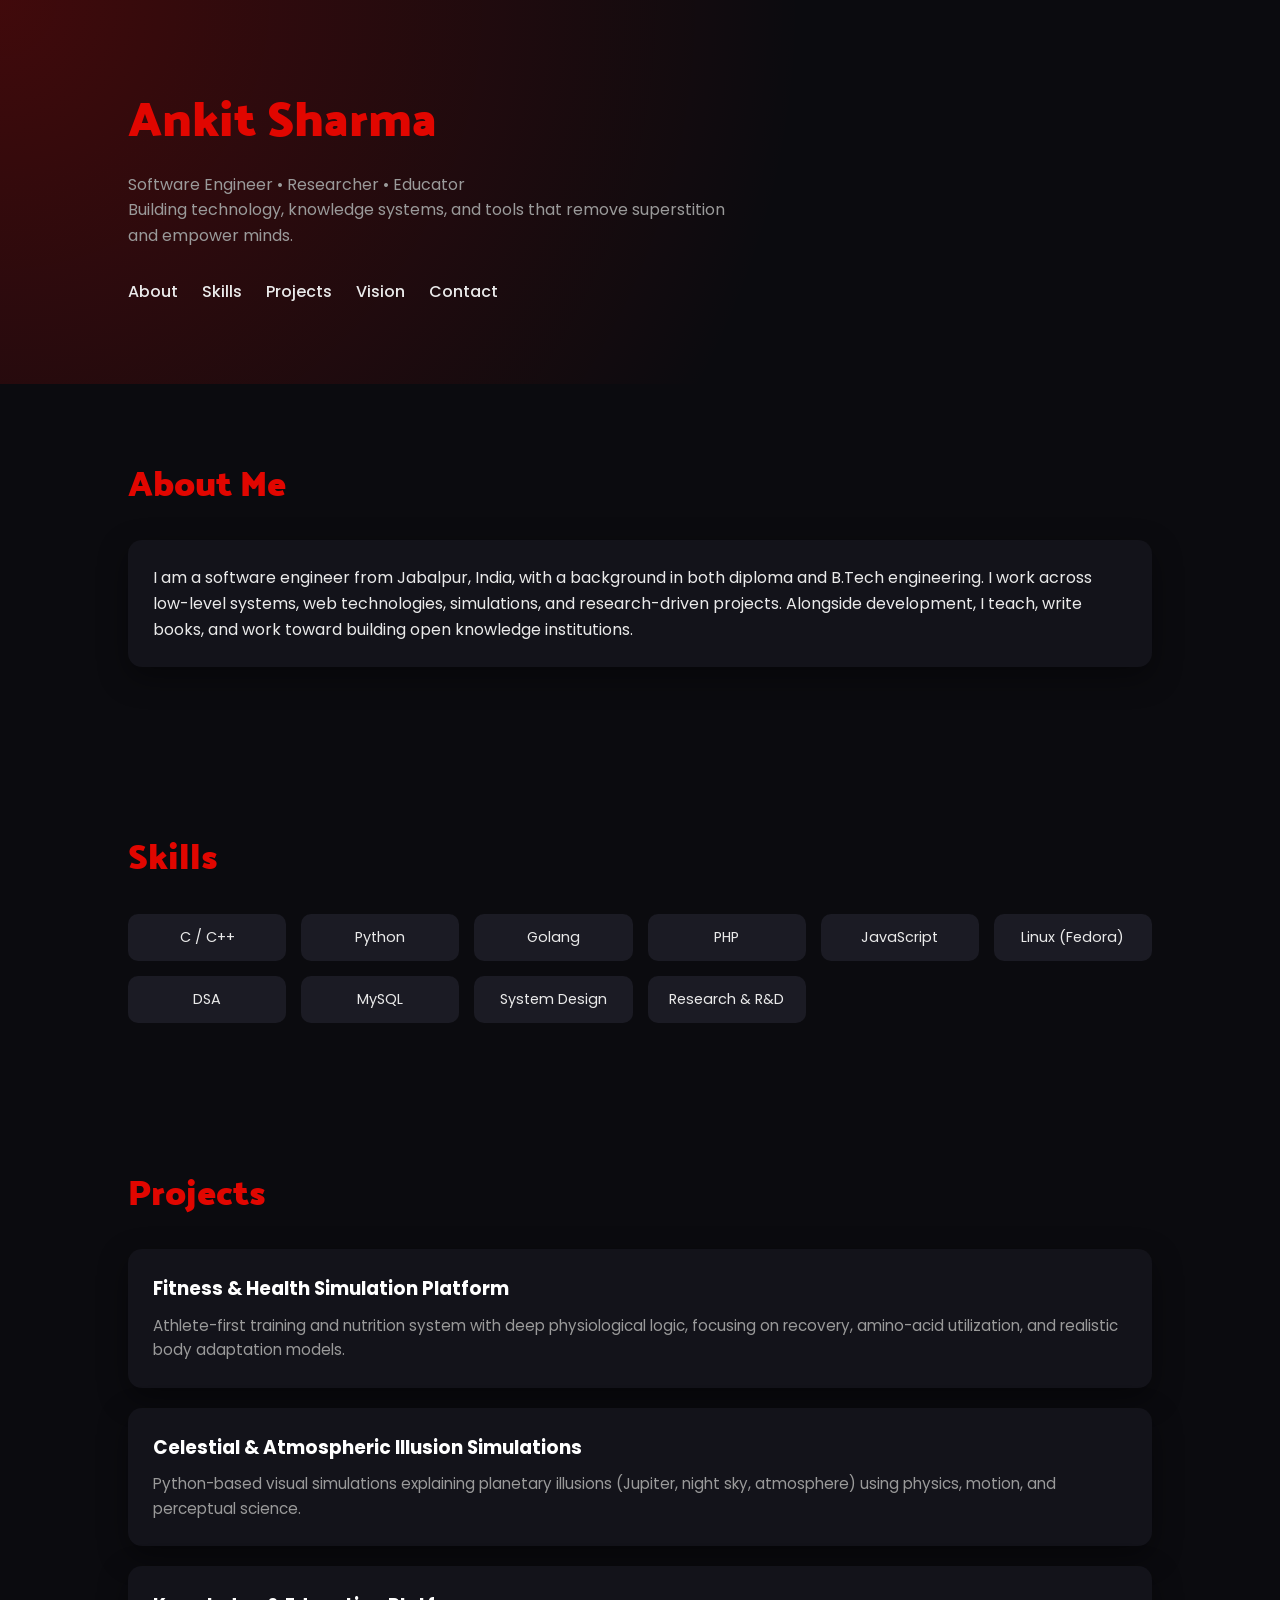
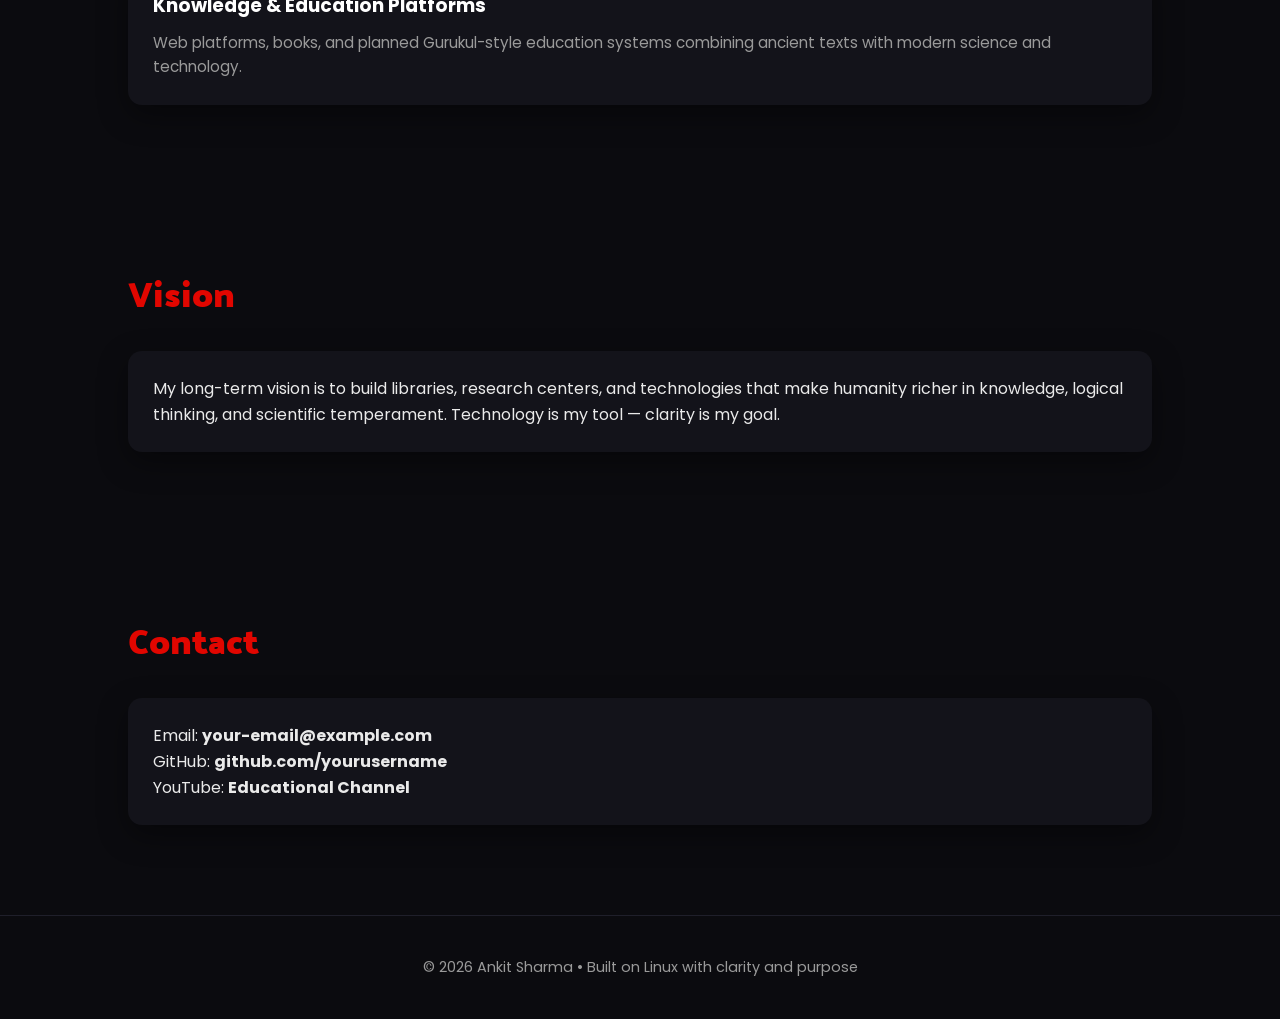
==== index.html @ 07de9c83 "Portfolio V0.0" ====
<!DOCTYPE html>
<html lang="en">
<head>
  <meta charset="UTF-8" />
  <meta name="viewport" content="width=device-width, initial-scale=1.0" />
  <title>Ankit Sharma | Software Engineer & Researcher</title>

  <!-- Google Fonts -->
  <link href="https://fonts.googleapis.com/css2?family=Poppins:wght@300;400;600;700&family=Palanquin+Dark:wght@400;600;700&display=swap" rel="stylesheet">

  <style>
    :root {
      --bg: #0b0b0f;
      --card: #13131a;
      --red: #e10600;
      --text: #eaeaea;
      --muted: #9a9a9a;
    }

    * { box-sizing: border-box; margin: 0; padding: 0; }

    body {
      font-family: 'Poppins', sans-serif;
      background: var(--bg);
      color: var(--text);
      line-height: 1.6;
    }

    header {
      padding: 80px 10%;
      background: radial-gradient(circle at top left, rgba(225,6,0,0.25), transparent 60%);
    }

    header h1 {
      font-family: 'Palanquin Dark', sans-serif;
      font-size: 3rem;
      color: var(--red);
    }

    header p {
      max-width: 600px;
      margin-top: 15px;
      color: var(--muted);
    }

    nav {
      margin-top: 30px;
    }

    nav a {
      color: var(--text);
      margin-right: 20px;
      text-decoration: none;
      font-weight: 500;
      position: relative;
    }

    nav a::after {
      content: '';
      position: absolute;
      width: 0;
      height: 2px;
      background: var(--red);
      bottom: -4px;
      left: 0;
      transition: width 0.3s;
    }

    nav a:hover::after { width: 100%; }

    section {
      padding: 70px 10%;
    }

    h2 {
      font-family: 'Palanquin Dark', sans-serif;
      font-size: 2.2rem;
      margin-bottom: 30px;
      color: var(--red);
    }

    .card {
      background: var(--card);
      border-radius: 14px;
      padding: 25px;
      margin-bottom: 20px;
      box-shadow: 0 10px 30px rgba(0,0,0,0.4);
    }

    .skills {
      display: grid;
      grid-template-columns: repeat(auto-fit, minmax(150px, 1fr));
      gap: 15px;
    }

    .skill {
      background: #1b1b24;
      padding: 12px;
      border-radius: 10px;
      text-align: center;
      font-size: 0.9rem;
    }

    .projects .card h3 {
      color: #fff;
      margin-bottom: 10px;
    }

    .projects .card p {
      color: var(--muted);
      font-size: 0.95rem;
    }

    footer {
      padding: 40px 10%;
      text-align: center;
      color: var(--muted);
      font-size: 0.9rem;
      border-top: 1px solid #1f1f2a;
    }

    @media (max-width: 768px) {
      header h1 { font-size: 2.3rem; }
      h2 { font-size: 1.8rem; }
    }
  </style>
</head>
<body>

  <header>
    <h1>Ankit Sharma</h1>
    <p>
      Software Engineer • Researcher • Educator
      <br>
      Building technology, knowledge systems, and tools that remove superstition and empower minds.
    </p>

    <nav>
      <a href="#about">About</a>
      <a href="#skills">Skills</a>
      <a href="#projects">Projects</a>
      <a href="#vision">Vision</a>
      <a href="#contact">Contact</a>
    </nav>
  </header>

  <section id="about">
    <h2>About Me</h2>
    <div class="card">
      <p>
        I am a software engineer from Jabalpur, India, with a background in both diploma and B.Tech engineering.
        I work across low-level systems, web technologies, simulations, and research-driven projects.
        Alongside development, I teach, write books, and work toward building open knowledge institutions.
      </p>
    </div>
  </section>

  <section id="skills">
    <h2>Skills</h2>
    <div class="skills">
      <div class="skill">C / C++</div>
      <div class="skill">Python</div>
      <div class="skill">Golang</div>
      <div class="skill">PHP</div>
      <div class="skill">JavaScript</div>
      <div class="skill">Linux (Fedora)</div>
      <div class="skill">DSA</div>
      <div class="skill">MySQL</div>
      <div class="skill">System Design</div>
      <div class="skill">Research & R&D</div>
    </div>
  </section>

  <section id="projects" class="projects">
    <h2>Projects</h2>

    <div class="card">
      <h3>Fitness & Health Simulation Platform</h3>
      <p>
        Athlete-first training and nutrition system with deep physiological logic,
        focusing on recovery, amino-acid utilization, and realistic body adaptation models.
      </p>
    </div>

    <div class="card">
      <h3>Celestial & Atmospheric Illusion Simulations</h3>
      <p>
        Python-based visual simulations explaining planetary illusions (Jupiter, night sky, atmosphere)
        using physics, motion, and perceptual science.
      </p>
    </div>

    <div class="card">
      <h3>Knowledge & Education Platforms</h3>
      <p>
        Web platforms, books, and planned Gurukul-style education systems
        combining ancient texts with modern science and technology.
      </p>
    </div>
  </section>

  <section id="vision">
    <h2>Vision</h2>
    <div class="card">
      <p>
        My long-term vision is to build libraries, research centers, and technologies
        that make humanity richer in knowledge, logical thinking, and scientific temperament.
        Technology is my tool — clarity is my goal.
      </p>
    </div>
  </section>

  <section id="contact">
    <h2>Contact</h2>
    <div class="card">
      <p>Email: <strong>your-email@example.com</strong></p>
      <p>GitHub: <strong>github.com/yourusername</strong></p>
      <p>YouTube: <strong>Educational Channel</strong></p>
    </div>
  </section>

  <footer>
    © 2026 Ankit Sharma • Built on Linux with clarity and purpose
  </footer>

</body>
</html>
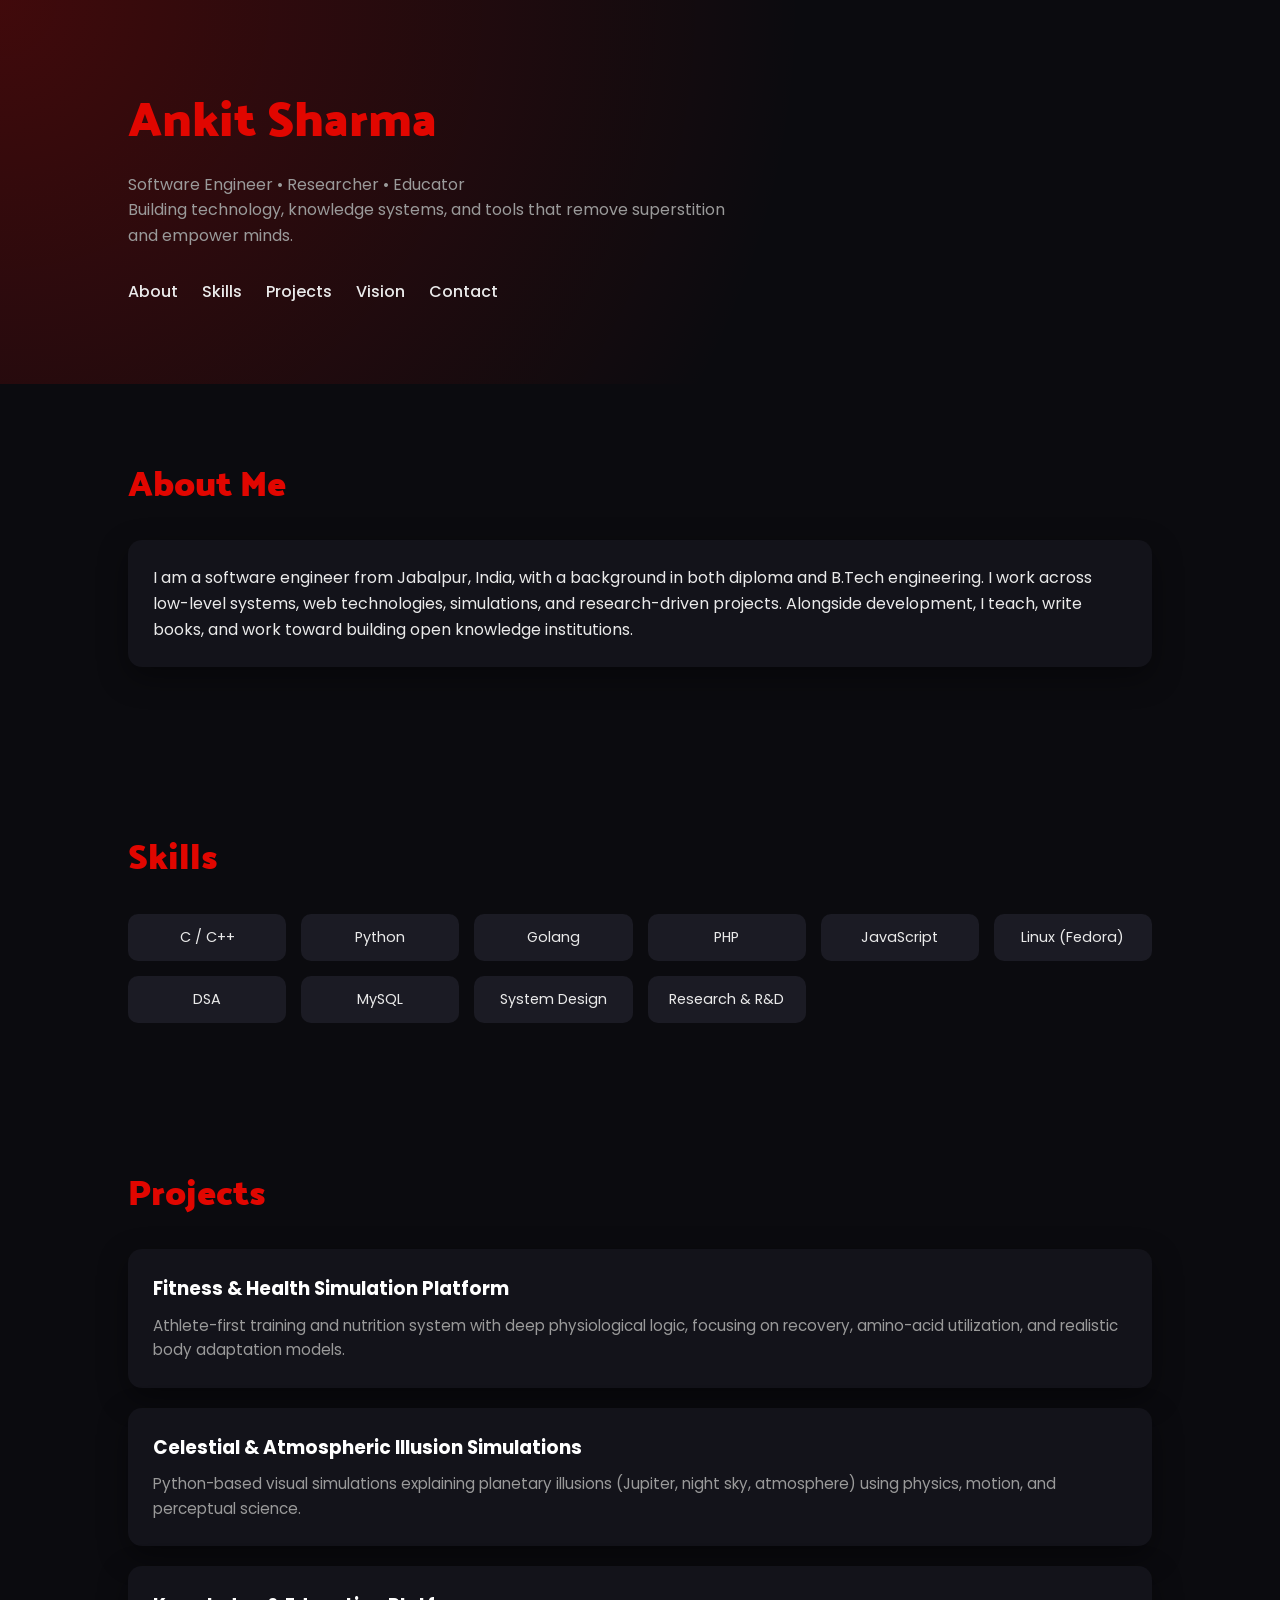
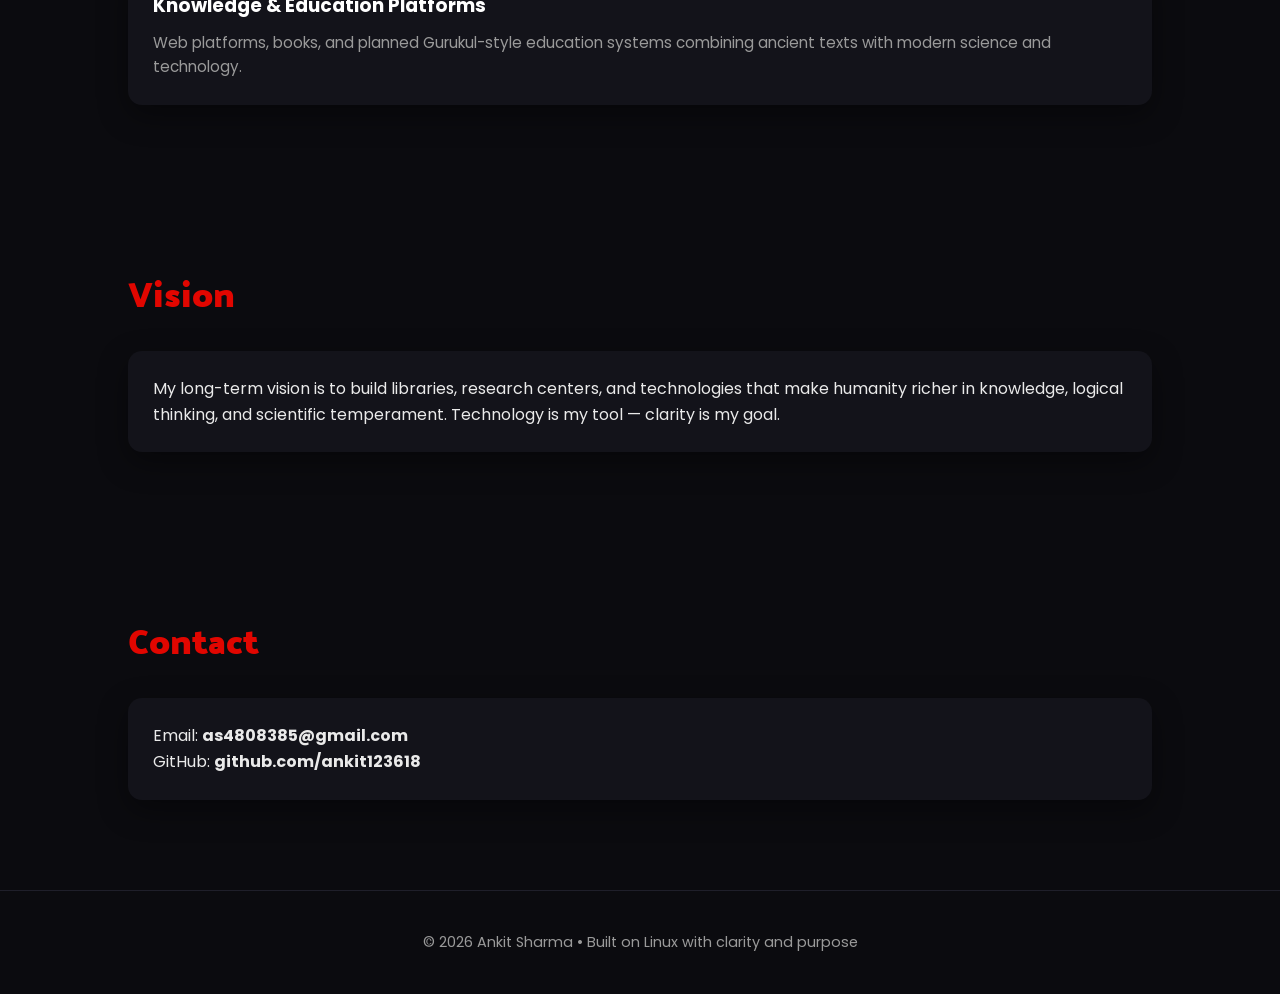
==== commit b2b0e019: "just securing static version" ====
--- a/index.html
+++ b/index.html
@@ -213,9 +213,9 @@
   <section id="contact">
     <h2>Contact</h2>
     <div class="card">
-      <p>Email: <strong>your-email@example.com</strong></p>
-      <p>GitHub: <strong>github.com/yourusername</strong></p>
-      <p>YouTube: <strong>Educational Channel</strong></p>
+      <p>Email: <strong>as4808385@gmail.com</strong></p>
+      <p>GitHub: <strong>github.com/ankit123618</strong></p>
+      <!-- <p>YouTube: <strong>@ankitbhai123618</strong></p> -->
     </div>
   </section>
 
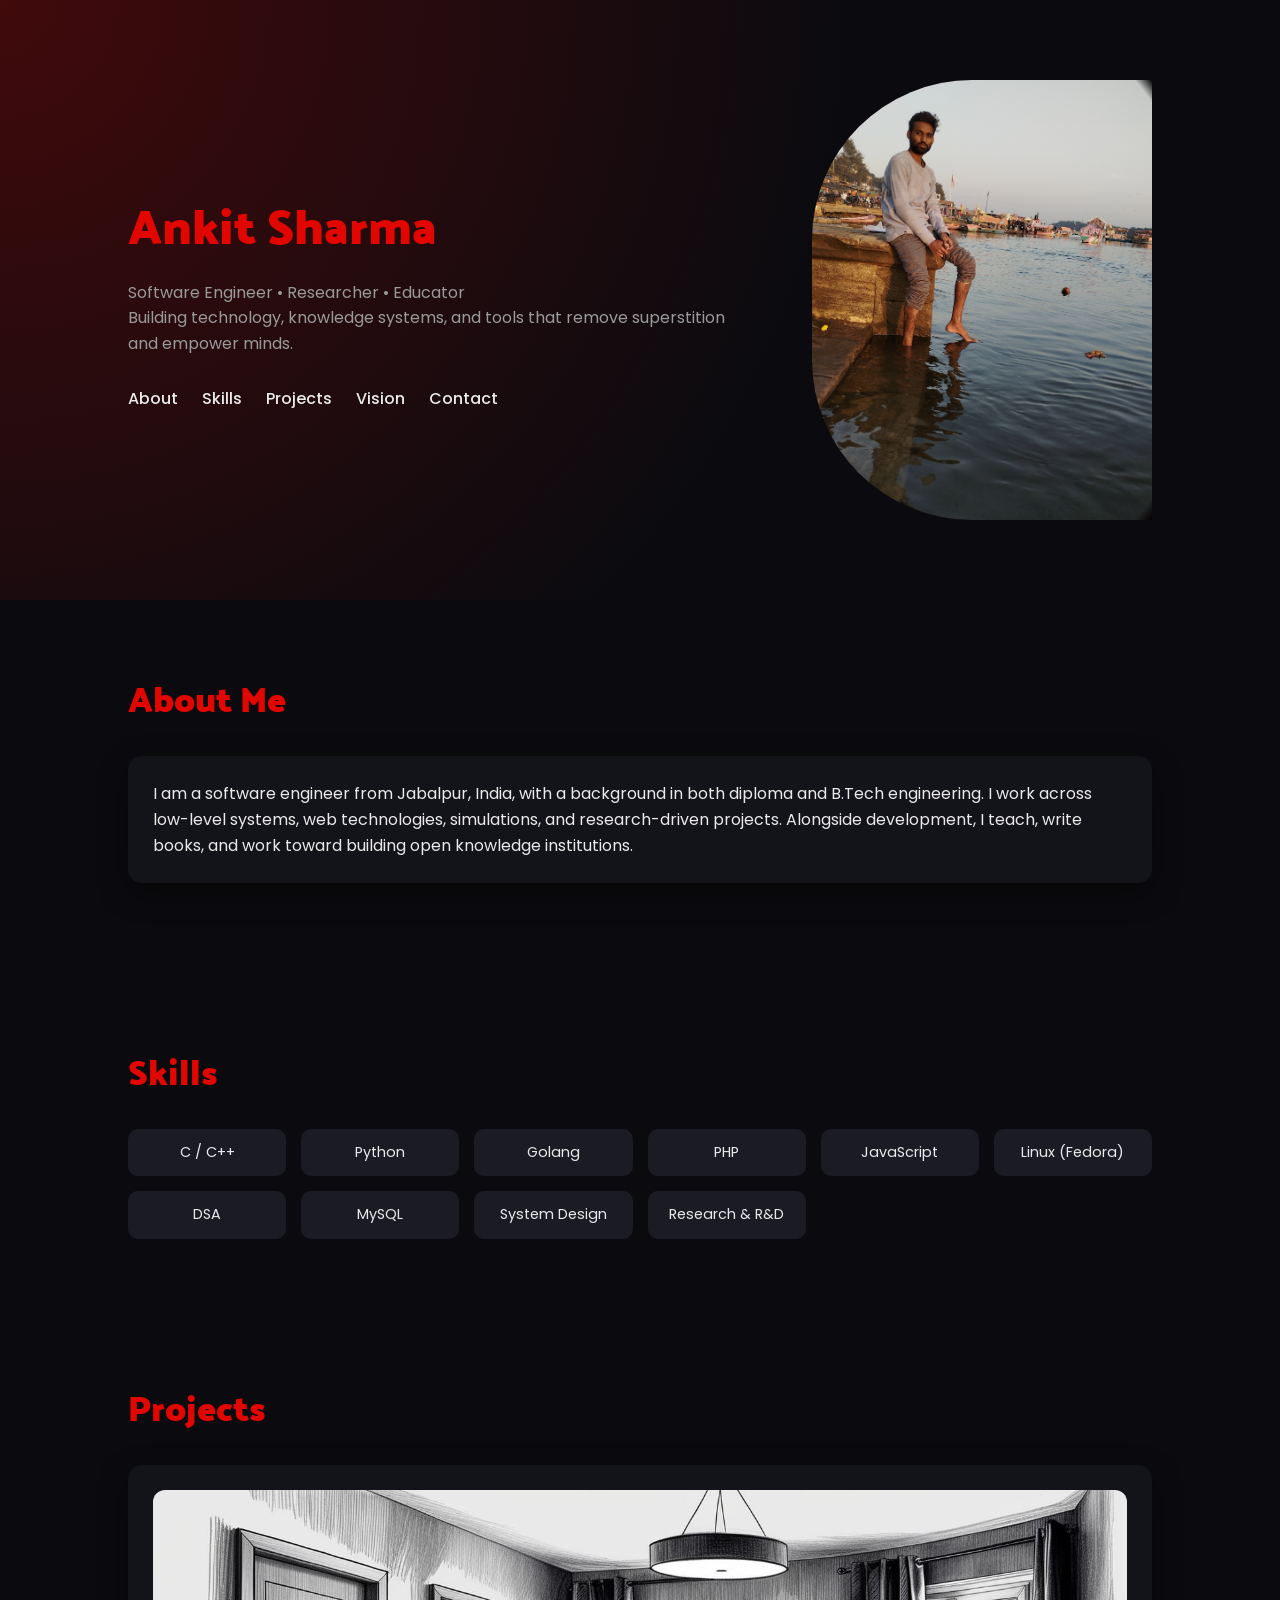
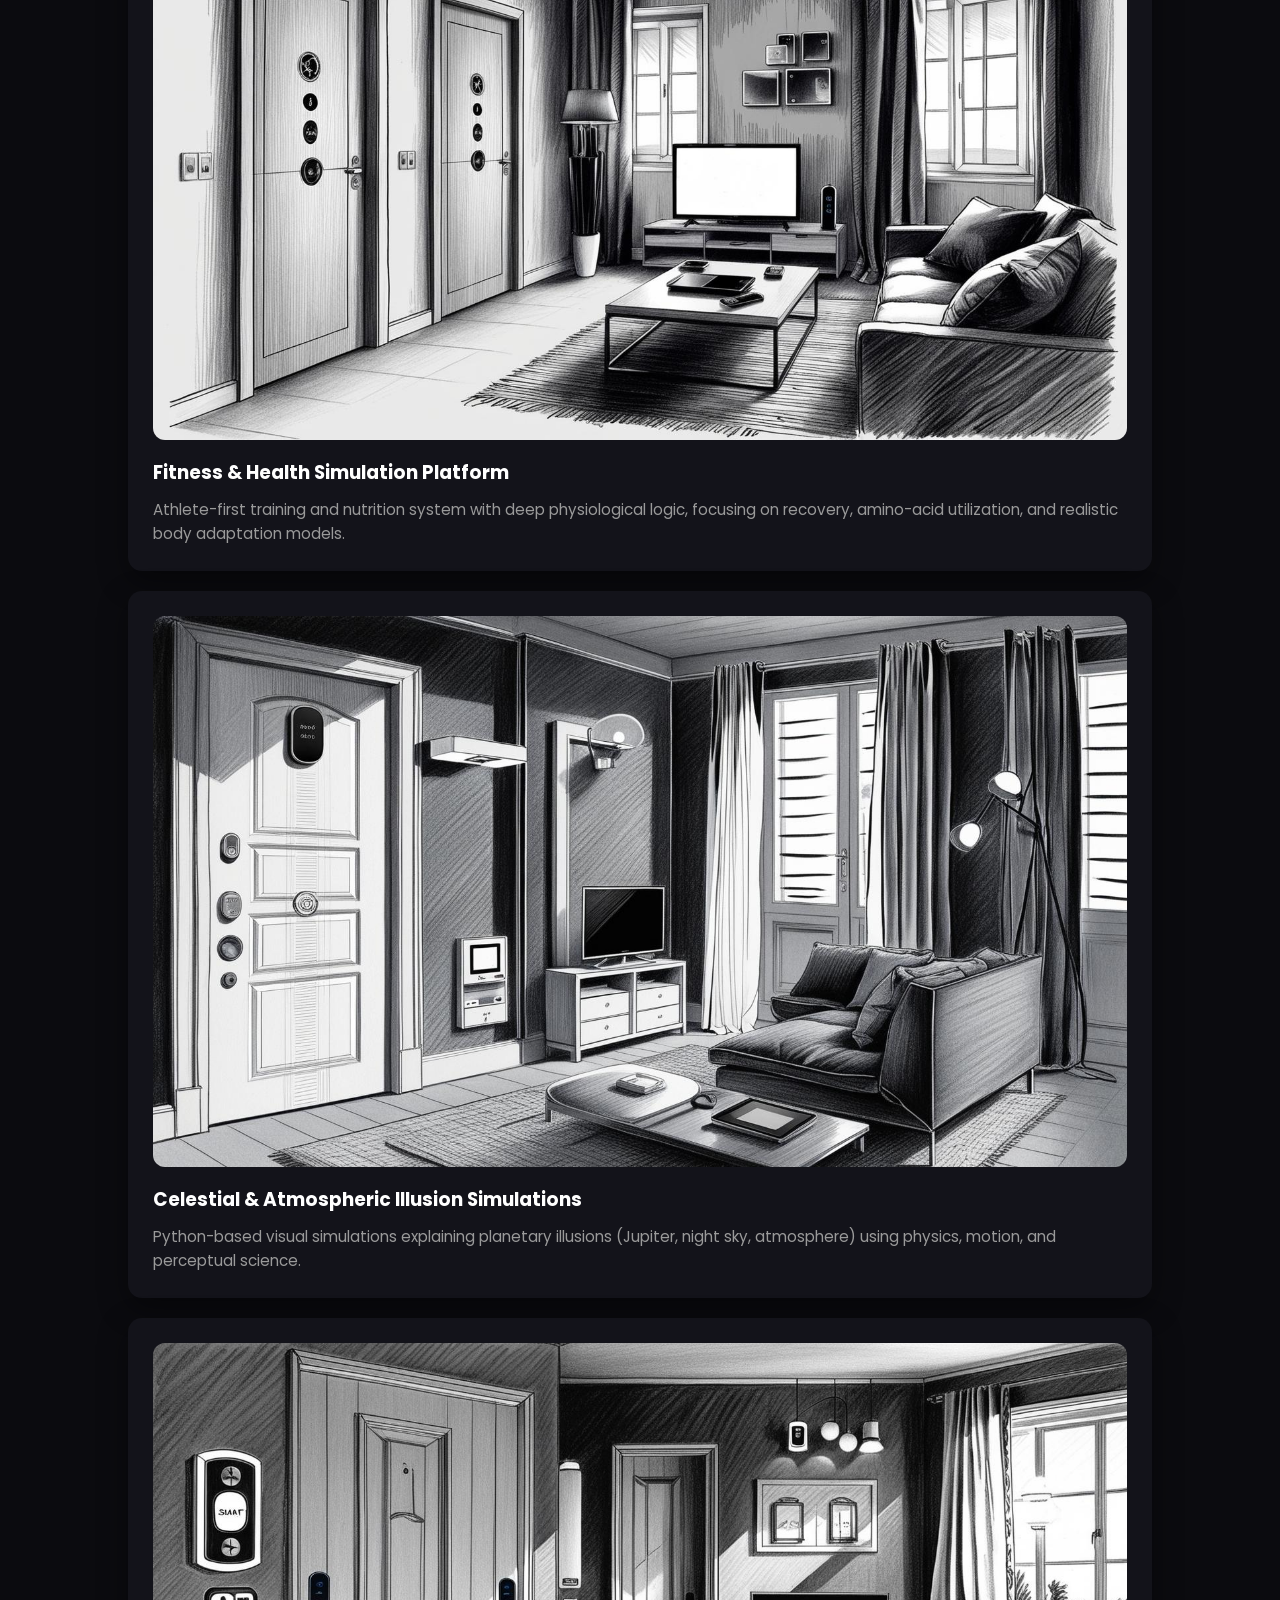
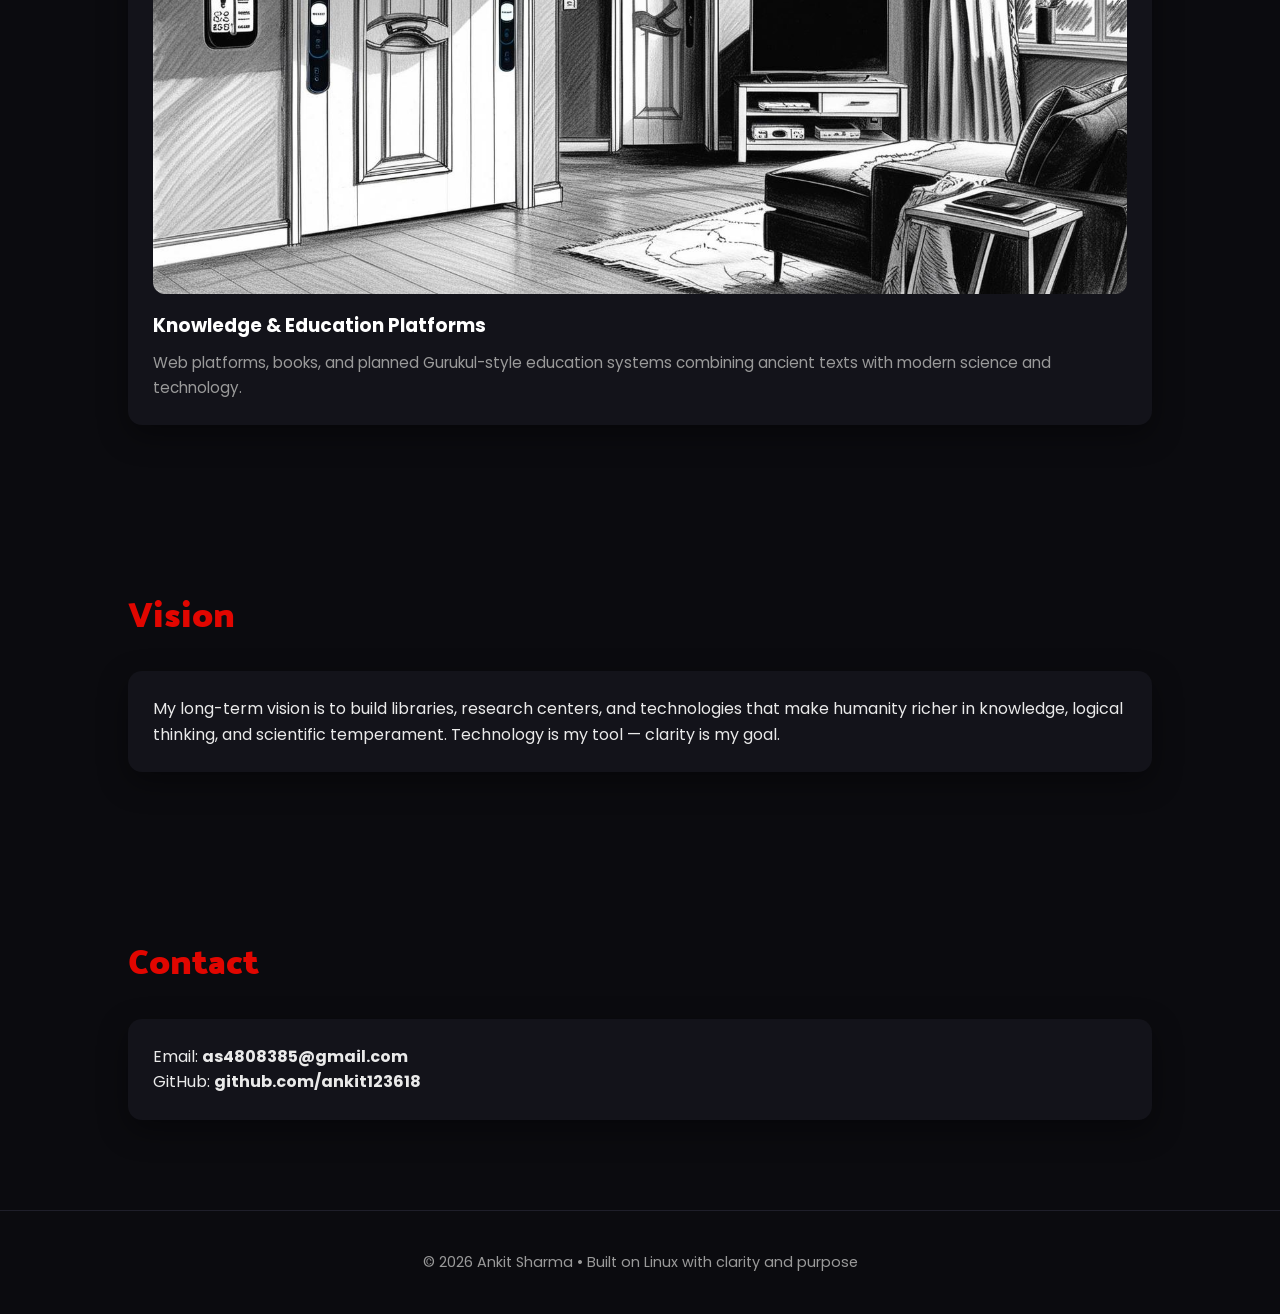
==== commit 01ac99c3: "V1.1 -> included photos" ====
--- a/index.html
+++ b/index.html
@@ -1,12 +1,15 @@
 <!DOCTYPE html>
 <html lang="en">
+
 <head>
   <meta charset="UTF-8" />
   <meta name="viewport" content="width=device-width, initial-scale=1.0" />
   <title>Ankit Sharma | Software Engineer & Researcher</title>
 
   <!-- Google Fonts -->
-  <link href="https://fonts.googleapis.com/css2?family=Poppins:wght@300;400;600;700&family=Palanquin+Dark:wght@400;600;700&display=swap" rel="stylesheet">
+  <link
+    href="https://fonts.googleapis.com/css2?family=Poppins:wght@300;400;600;700&family=Palanquin+Dark:wght@400;600;700&display=swap"
+    rel="stylesheet">
 
   <style>
     :root {
@@ -17,7 +20,11 @@
       --muted: #9a9a9a;
     }
 
-    * { box-sizing: border-box; margin: 0; padding: 0; }
+    * {
+      box-sizing: border-box;
+      margin: 0;
+      padding: 0;
+    }
 
     body {
       font-family: 'Poppins', sans-serif;
@@ -28,7 +35,7 @@
 
     header {
       padding: 80px 10%;
-      background: radial-gradient(circle at top left, rgba(225,6,0,0.25), transparent 60%);
+      background: radial-gradient(circle at top left, rgba(225, 6, 0, 0.25), transparent 60%);
     }
 
     header h1 {
@@ -66,7 +73,69 @@
       transition: width 0.3s;
     }
 
-    nav a:hover::after { width: 100%; }
+    nav a:hover::after {
+      width: 100%;
+    }
+
+    .hero {
+      display: flex;
+      align-items: center;
+      justify-content: space-between;
+      gap: 40px;
+    }
+
+    .hero-text {
+      max-width: 60%;
+    }
+
+    .hero-photo {
+      position: relative;
+      width: 340px;
+      height: 440px;
+      overflow: hidden;
+      border-radius: 160px 0 0 160px;
+
+      /* background bleed */
+      background: radial-gradient(circle at center,
+          rgba(225, 6, 0, 0.25),
+          rgba(0, 0, 0, 0.95) 70%);
+    }
+
+
+    .hero-photo img {
+      width: 100%;
+      height: 100%;
+      object-fit: cover;
+
+      /* visual integration */
+      filter:
+        brightness(0.95) contrast(1.05) saturate(0.9);
+
+      /* fade edge into background */
+      -webkit-mask-image: radial-gradient(ellipse at center,
+          black 95%,
+          transparent 100%);
+
+      mask-image: radial-gradient(ellipse at center,
+          black 95%,
+          transparent 100%);
+    }
+
+    @media (max-width: 900px) {
+      .hero {
+        flex-direction: column;
+        text-align: center;
+      }
+
+      .hero-text {
+        max-width: 100%;
+      }
+
+      .hero-photo {
+        margin-top: 30px;
+      }
+    }
+
 
     section {
       padding: 70px 10%;
@@ -84,7 +153,7 @@
       border-radius: 14px;
       padding: 25px;
       margin-bottom: 20px;
-      box-shadow: 0 10px 30px rgba(0,0,0,0.4);
+      box-shadow: 0 10px 30px rgba(0, 0, 0, 0.4);
     }
 
     .skills {
@@ -120,28 +189,40 @@
     }
 
     @media (max-width: 768px) {
-      header h1 { font-size: 2.3rem; }
-      h2 { font-size: 1.8rem; }
+      header h1 {
+        font-size: 2.3rem;
+      }
+
+      h2 {
+        font-size: 1.8rem;
+      }
     }
   </style>
 </head>
+
 <body>
 
-  <header>
-    <h1>Ankit Sharma</h1>
-    <p>
-      Software Engineer • Researcher • Educator
-      <br>
-      Building technology, knowledge systems, and tools that remove superstition and empower minds.
-    </p>
-
-    <nav>
-      <a href="#about">About</a>
-      <a href="#skills">Skills</a>
-      <a href="#projects">Projects</a>
-      <a href="#vision">Vision</a>
-      <a href="#contact">Contact</a>
-    </nav>
+  <header class="hero">
+    <div class="hero-text">
+      <h1>Ankit Sharma</h1>
+      <p>
+        Software Engineer • Researcher • Educator
+        <br>
+        Building technology, knowledge systems, and tools that remove superstition and empower minds.
+      </p>
+
+      <nav>
+        <a href="#about">About</a>
+        <a href="#skills">Skills</a>
+        <a href="#projects">Projects</a>
+        <a href="#vision">Vision</a>
+        <a href="#contact">Contact</a>
+      </nav>
+    </div>
+
+    <div class="hero-photo">
+      <img src="uploads/social.jpg" alt="Ankit Sharma">
+    </div>
   </header>
 
   <section id="about">
@@ -175,6 +256,7 @@
     <h2>Projects</h2>
 
     <div class="card">
+      <img src="uploads/1769447331_Background1.Jpg" style="width:100%;border-radius:12px;margin-bottom:10px;">
       <h3>Fitness & Health Simulation Platform</h3>
       <p>
         Athlete-first training and nutrition system with deep physiological logic,
@@ -183,6 +265,7 @@
     </div>
 
     <div class="card">
+      <img src="uploads/1769447392_Background2.Jpg" style="width:100%;border-radius:12px;margin-bottom:10px;">
       <h3>Celestial & Atmospheric Illusion Simulations</h3>
       <p>
         Python-based visual simulations explaining planetary illusions (Jupiter, night sky, atmosphere)
@@ -191,6 +274,7 @@
     </div>
 
     <div class="card">
+      <img src="uploads/1769447417_Background3.Jpg" style="width:100%;border-radius:12px;margin-bottom:10px;">
       <h3>Knowledge & Education Platforms</h3>
       <p>
         Web platforms, books, and planned Gurukul-style education systems
@@ -224,5 +308,5 @@
   </footer>
 
 </body>
-</html>
-
+
+</html>
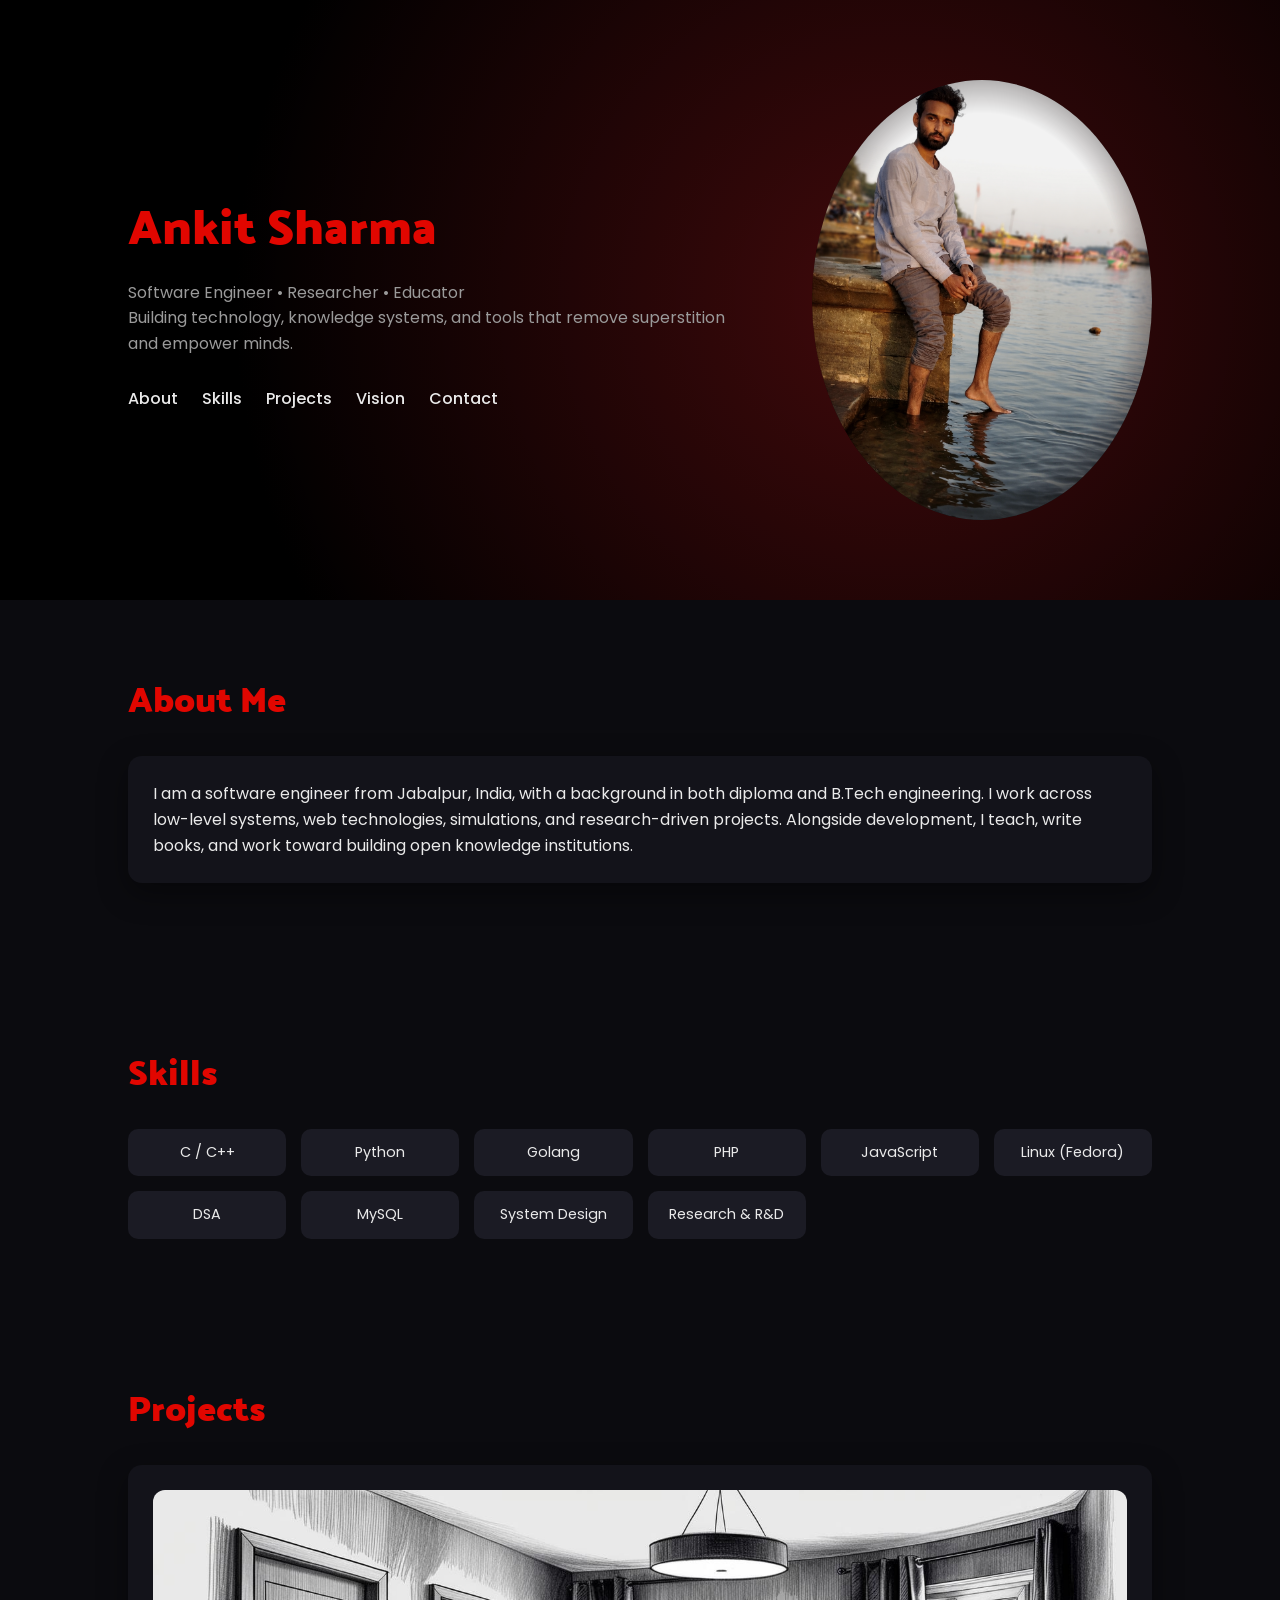
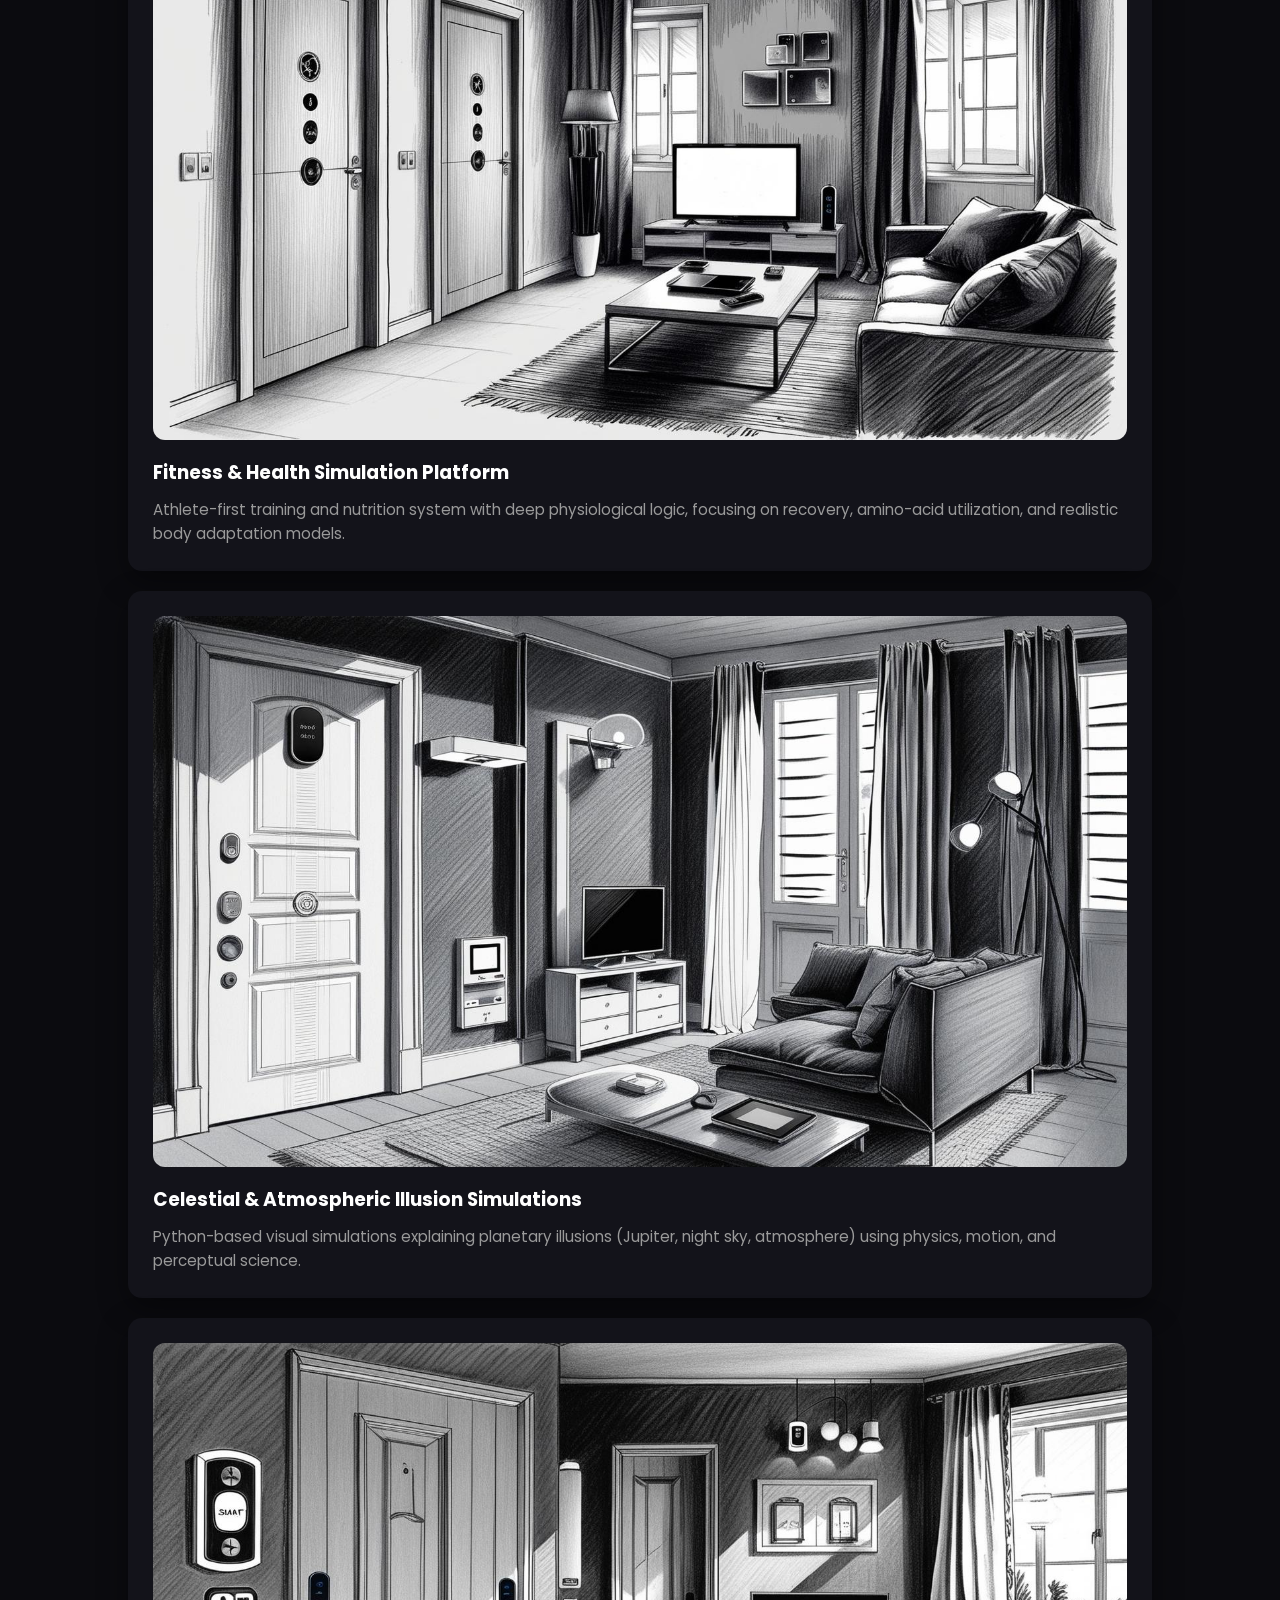
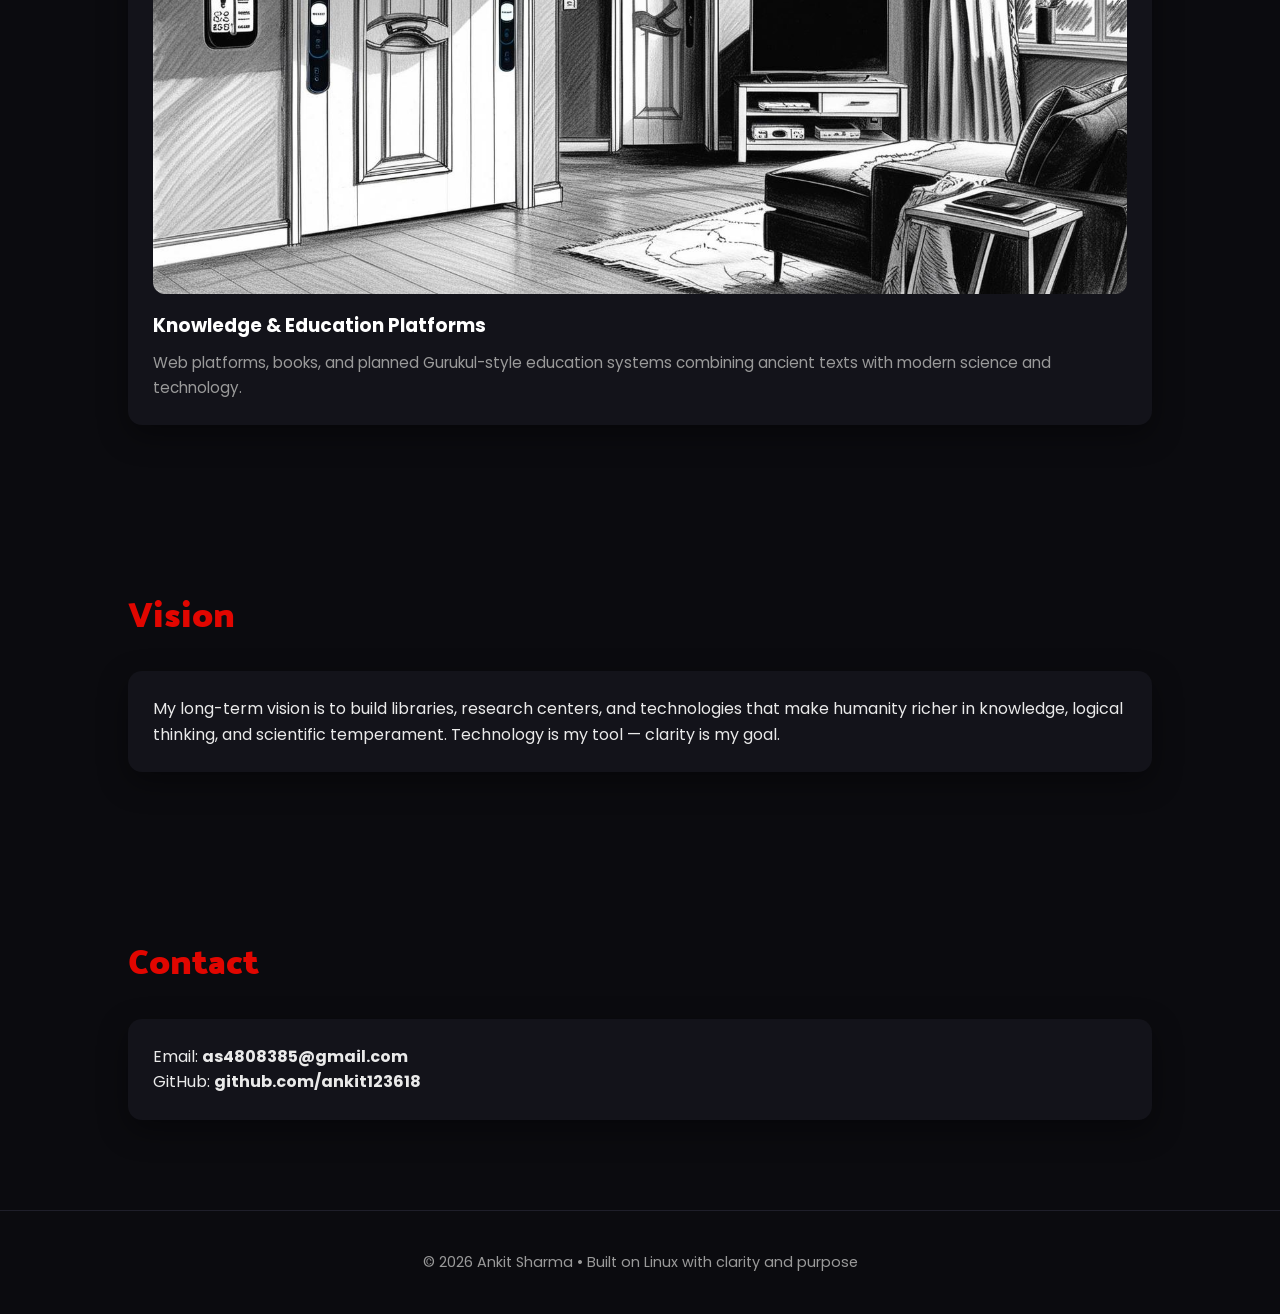
==== commit c1ca2a8d: "commit" ====
--- a/index.html
+++ b/index.html
@@ -82,7 +82,13 @@
       align-items: center;
       justify-content: space-between;
       gap: 40px;
-    }
+      position: relative;
+      background:
+        radial-gradient(circle at 70% 50%,
+          rgba(225, 6, 0, 0.25),
+          rgba(0, 0, 0, 1) 70%);
+    }
+
 
     .hero-text {
       max-width: 60%;
@@ -90,12 +96,12 @@
 
     .hero-photo {
       position: relative;
+      z-index: 2;
+      background: transparent;
       width: 340px;
       height: 440px;
       overflow: hidden;
-      border-radius: 160px 0 0 160px;
-
-      /* background bleed */
+      border-radius: 100%;
       background: radial-gradient(circle at center,
           rgba(225, 6, 0, 0.25),
           rgba(0, 0, 0, 0.95) 70%);
@@ -107,19 +113,31 @@
       height: 100%;
       object-fit: cover;
 
-      /* visual integration */
+      /* tonal unification */
       filter:
-        brightness(0.95) contrast(1.05) saturate(0.9);
-
-      /* fade edge into background */
+        brightness(0.92) contrast(1.08) saturate(0.85);
+
+      /* dissolve into background */
       -webkit-mask-image: radial-gradient(ellipse at center,
-          black 95%,
+          black 60%,
           transparent 100%);
 
       mask-image: radial-gradient(ellipse at center,
-          black 95%,
+          black 60%,
           transparent 100%);
     }
+
+
+    .hero-photo::before {
+      content: '';
+      position: absolute;
+      inset: -40px;
+      background: radial-gradient(ellipse at center,
+          rgba(225, 6, 0, 0.2),
+          transparent 70%);
+      z-index: -1;
+    }
+
 
     @media (max-width: 900px) {
       .hero {
@@ -221,7 +239,7 @@
     </div>
 
     <div class="hero-photo">
-      <img src="uploads/social.jpg" alt="Ankit Sharma">
+      <img src="uploads/ChatGPT Image Jan 27, 2026, 02_01_41 PM.png" alt="Ankit Sharma">
     </div>
   </header>
 
